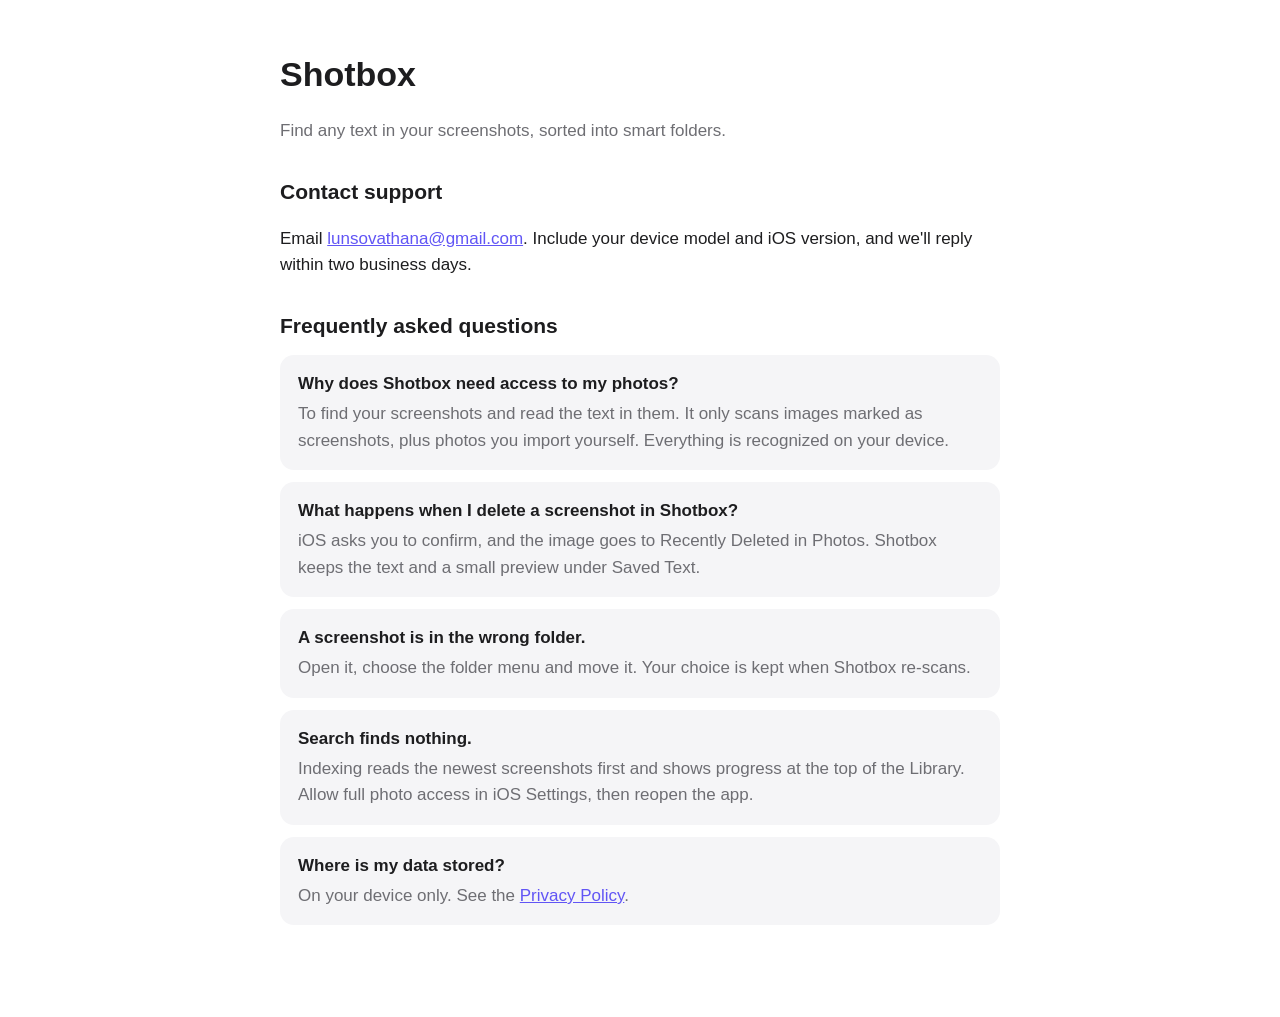
==== index.html @ b7713abe "Initial commit: Shotbox 1.0 Co-Authored-By: Claude Sonnet 5.5 <noreply@anthropic.com>" ====
<!doctype html>
<html lang="en">
<head>
<meta charset="utf-8">
<meta name="viewport" content="width=device-width, initial-scale=1">
<title>Shotbox – Support</title>
<style>
  :root { --text:#1d1d1f; --muted:#6e6e73; --bg:#fff; --accent:#6155f5; --card:#f5f5f7; }
  @media (prefers-color-scheme: dark) { :root { --text:#f5f5f7; --muted:#a1a1a6; --bg:#000; --accent:#8a80ff; --card:#1c1c1e; } }
  body { margin:0; background:var(--bg); color:var(--text); font:17px/1.55 -apple-system, BlinkMacSystemFont, "Segoe UI", Roboto, sans-serif; }
  main { max-width:720px; margin:0 auto; padding:48px 20px 80px; }
  h1 { font-size:34px; margin:0 0 4px; } h2 { font-size:21px; margin:32px 0 8px; }
  .muted { color:var(--muted); } a { color:var(--accent); }
  .card { background:var(--card); border-radius:14px; padding:16px 18px; margin:12px 0; }
  .card h3 { margin:0 0 4px; font-size:17px; } .card p { margin:0; color:var(--muted); }
</style>
</head>
<body>
<main>
<h1>Shotbox</h1>
<p class="muted">Find any text in your screenshots, sorted into smart folders.</p>

<h2>Contact support</h2>
<p>Email <a href="mailto:lunsovathana@gmail.com?subject=Shotbox%20Support">lunsovathana@gmail.com</a>. Include your device model and iOS version, and we'll reply within two business days.</p>

<h2>Frequently asked questions</h2>
<div class="card"><h3>Why does Shotbox need access to my photos?</h3><p>To find your screenshots and read the text in them. It only scans images marked as screenshots, plus photos you import yourself. Everything is recognized on your device.</p></div>
<div class="card"><h3>What happens when I delete a screenshot in Shotbox?</h3><p>iOS asks you to confirm, and the image goes to Recently Deleted in Photos. Shotbox keeps the text and a small preview under Saved Text.</p></div>
<div class="card"><h3>A screenshot is in the wrong folder.</h3><p>Open it, choose the folder menu and move it. Your choice is kept when Shotbox re-scans.</p></div>
<div class="card"><h3>Search finds nothing.</h3><p>Indexing reads the newest screenshots first and shows progress at the top of the Library. Allow full photo access in iOS Settings, then reopen the app.</p></div>
<div class="card"><h3>Where is my data stored?</h3><p>On your device only. See the <a href="privacy-policy.html">Privacy Policy</a>.</p></div>
</main>
</body>
</html>
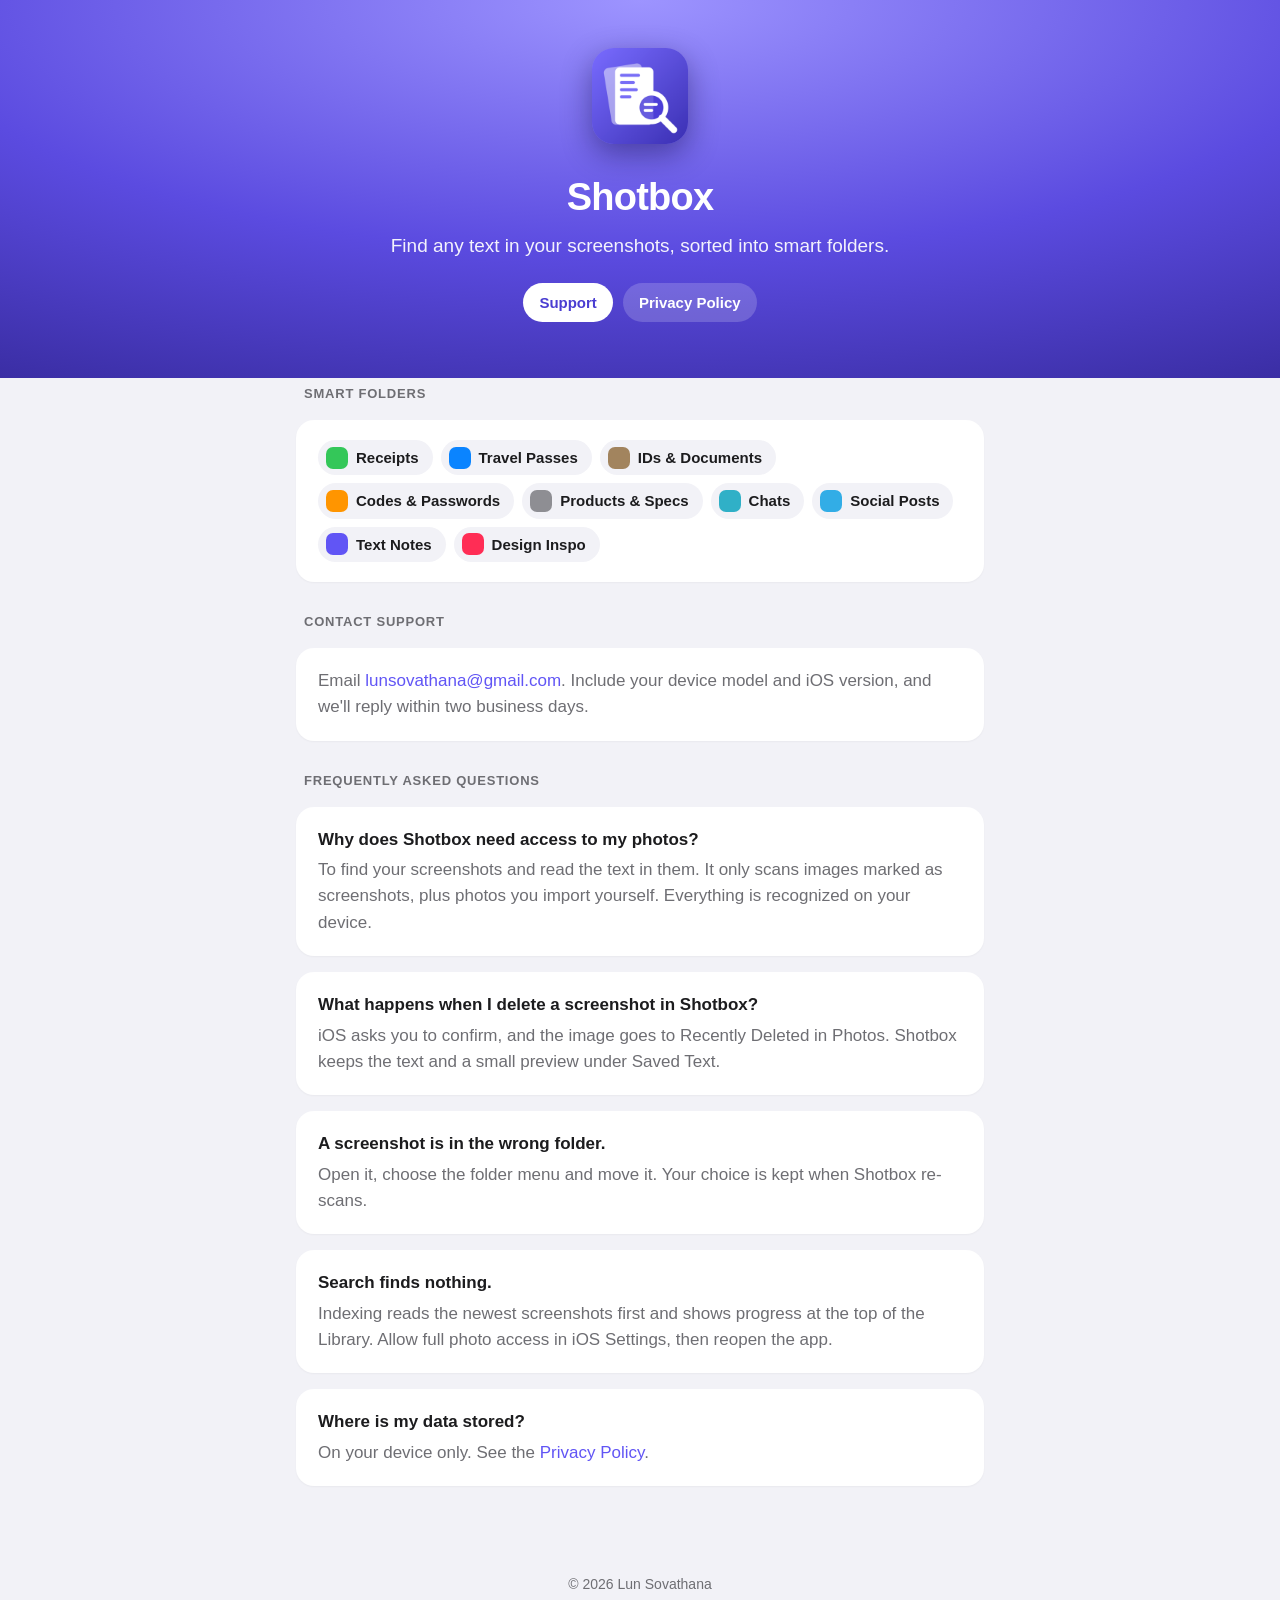
==== commit 12cc2ad1: "Restyle support and privacy pages to match the app theme Co-Authored-By: Claude Sonnet 5.5 <noreply@" ====
--- a/index.html
+++ b/index.html
@@ -3,32 +3,34 @@
 <head>
 <meta charset="utf-8">
 <meta name="viewport" content="width=device-width, initial-scale=1">
+<meta name="theme-color" content="#5b4be0">
+<link rel="icon" href="icon.png">
+<link rel="stylesheet" href="style.css">
 <title>Shotbox – Support</title>
-<style>
-  :root { --text:#1d1d1f; --muted:#6e6e73; --bg:#fff; --accent:#6155f5; --card:#f5f5f7; }
-  @media (prefers-color-scheme: dark) { :root { --text:#f5f5f7; --muted:#a1a1a6; --bg:#000; --accent:#8a80ff; --card:#1c1c1e; } }
-  body { margin:0; background:var(--bg); color:var(--text); font:17px/1.55 -apple-system, BlinkMacSystemFont, "Segoe UI", Roboto, sans-serif; }
-  main { max-width:720px; margin:0 auto; padding:48px 20px 80px; }
-  h1 { font-size:34px; margin:0 0 4px; } h2 { font-size:21px; margin:32px 0 8px; }
-  .muted { color:var(--muted); } a { color:var(--accent); }
-  .card { background:var(--card); border-radius:14px; padding:16px 18px; margin:12px 0; }
-  .card h3 { margin:0 0 4px; font-size:17px; } .card p { margin:0; color:var(--muted); }
-</style>
 </head>
 <body>
+<header class="hero">
+<img src="icon.png" alt="Shotbox app icon">
+<h1>Shotbox</h1>
+<p>Find any text in your screenshots, sorted into smart folders.</p>
+<nav><a class="on" href="./">Support</a><a href="privacy-policy.html">Privacy Policy</a></nav>
+</header>
 <main>
-<h1>Shotbox</h1>
-<p class="muted">Find any text in your screenshots, sorted into smart folders.</p>
+<h2>Smart folders</h2>
+<div class="panel"><div class="folders">
+<span><i style="background:#34c759"></i>Receipts</span><span><i style="background:#0a84ff"></i>Travel Passes</span><span><i style="background:#a2845e"></i>IDs &amp; Documents</span><span><i style="background:#ff9500"></i>Codes &amp; Passwords</span><span><i style="background:#8e8e93"></i>Products &amp; Specs</span><span><i style="background:#30b0c7"></i>Chats</span><span><i style="background:#32ade6"></i>Social Posts</span><span><i style="background:#6155f5"></i>Text Notes</span><span><i style="background:#ff2d55"></i>Design Inspo</span>
+</div></div>
 
 <h2>Contact support</h2>
-<p>Email <a href="mailto:lunsovathana@gmail.com?subject=Shotbox%20Support">lunsovathana@gmail.com</a>. Include your device model and iOS version, and we'll reply within two business days.</p>
+<div class="panel"><p>Email <a href="mailto:lunsovathana@gmail.com?subject=Shotbox%20Support">lunsovathana@gmail.com</a>. Include your device model and iOS version, and we'll reply within two business days.</p></div>
 
 <h2>Frequently asked questions</h2>
-<div class="card"><h3>Why does Shotbox need access to my photos?</h3><p>To find your screenshots and read the text in them. It only scans images marked as screenshots, plus photos you import yourself. Everything is recognized on your device.</p></div>
-<div class="card"><h3>What happens when I delete a screenshot in Shotbox?</h3><p>iOS asks you to confirm, and the image goes to Recently Deleted in Photos. Shotbox keeps the text and a small preview under Saved Text.</p></div>
-<div class="card"><h3>A screenshot is in the wrong folder.</h3><p>Open it, choose the folder menu and move it. Your choice is kept when Shotbox re-scans.</p></div>
-<div class="card"><h3>Search finds nothing.</h3><p>Indexing reads the newest screenshots first and shows progress at the top of the Library. Allow full photo access in iOS Settings, then reopen the app.</p></div>
-<div class="card"><h3>Where is my data stored?</h3><p>On your device only. See the <a href="privacy-policy.html">Privacy Policy</a>.</p></div>
+<div class="panel"><h3>Why does Shotbox need access to my photos?</h3><p>To find your screenshots and read the text in them. It only scans images marked as screenshots, plus photos you import yourself. Everything is recognized on your device.</p></div>
+<div class="panel"><h3>What happens when I delete a screenshot in Shotbox?</h3><p>iOS asks you to confirm, and the image goes to Recently Deleted in Photos. Shotbox keeps the text and a small preview under Saved Text.</p></div>
+<div class="panel"><h3>A screenshot is in the wrong folder.</h3><p>Open it, choose the folder menu and move it. Your choice is kept when Shotbox re-scans.</p></div>
+<div class="panel"><h3>Search finds nothing.</h3><p>Indexing reads the newest screenshots first and shows progress at the top of the Library. Allow full photo access in iOS Settings, then reopen the app.</p></div>
+<div class="panel"><h3>Where is my data stored?</h3><p>On your device only. See the <a href="privacy-policy.html">Privacy Policy</a>.</p></div>
 </main>
+<footer>© 2026 Lun Sovathana</footer>
 </body>
 </html>
--- a/style.css
+++ b/style.css
@@ -0,0 +1,27 @@
+/* Shotbox site: mirrors the app (indigo accent, grouped-list background, rounded white cards). */
+:root{--accent:#6155f5;--accent2:#8a80ff;--text:#1c1c1e;--muted:#6e6e73;--bg:#f2f2f7;--card:#fff;--line:#e5e5ea;
+  --hero1:#9d94ff;--hero2:#5b4be0;--hero3:#2a1f86}
+@media (prefers-color-scheme:dark){:root{--accent:#8a80ff;--accent2:#6155f5;--text:#f5f5f7;--muted:#a1a1a6;--bg:#000;--card:#1c1c1e;--line:#2c2c2e}}
+*{box-sizing:border-box}
+body{margin:0;background:var(--bg);color:var(--text);font:17px/1.55 -apple-system,BlinkMacSystemFont,"SF Pro Text","Segoe UI",Roboto,sans-serif}
+a{color:var(--accent);text-decoration:none} a:hover{text-decoration:underline}
+.hero{background:radial-gradient(120% 140% at 50% 0%,var(--hero1) 0%,var(--hero2) 48%,var(--hero3) 100%);color:#fff;text-align:center;padding:48px 20px 56px}
+.hero img{width:96px;height:96px;border-radius:22px;box-shadow:0 10px 30px rgba(15,8,70,.45)}
+.hero h1{font-size:38px;margin:16px 0 4px;letter-spacing:-.02em}
+.hero p{margin:0 auto;max-width:520px;opacity:.93;font-size:19px}
+.hero nav{margin-top:22px;display:flex;gap:10px;justify-content:center;flex-wrap:wrap}
+.hero nav a{color:#fff;background:rgba(255,255,255,.18);padding:8px 16px;border-radius:999px;font-size:15px;font-weight:600}
+.hero nav a.on{background:#fff;color:#4a3dd1}
+main{max-width:720px;margin:-24px auto 0;padding:0 16px 72px}
+.panel{background:var(--card);border-radius:18px;padding:20px 22px;margin:16px 0;box-shadow:0 1px 2px rgba(0,0,0,.04)}
+h2{font-size:13px;text-transform:uppercase;letter-spacing:.06em;color:var(--muted);margin:30px 8px 8px;font-weight:600}
+.panel h3{margin:0 0 4px;font-size:17px} .panel p{margin:0;color:var(--muted)}
+.panel h3+p{margin-top:2px}
+.panel+.panel{margin-top:10px}
+.sec h3{color:var(--accent)}
+.folders{display:flex;flex-wrap:wrap;gap:8px}
+.folders span{display:inline-flex;align-items:center;gap:8px;background:var(--bg);border-radius:999px;padding:6px 14px 6px 8px;font-size:15px;font-weight:600}
+.folders i{width:22px;height:22px;border-radius:7px;display:inline-block}
+.meta{color:var(--muted);font-size:14px;margin:0;padding:40px 8px 0;position:relative}
+.meta+.panel{margin-top:10px}
+footer{text-align:center;color:var(--muted);font-size:14px;padding:0 16px 40px}
